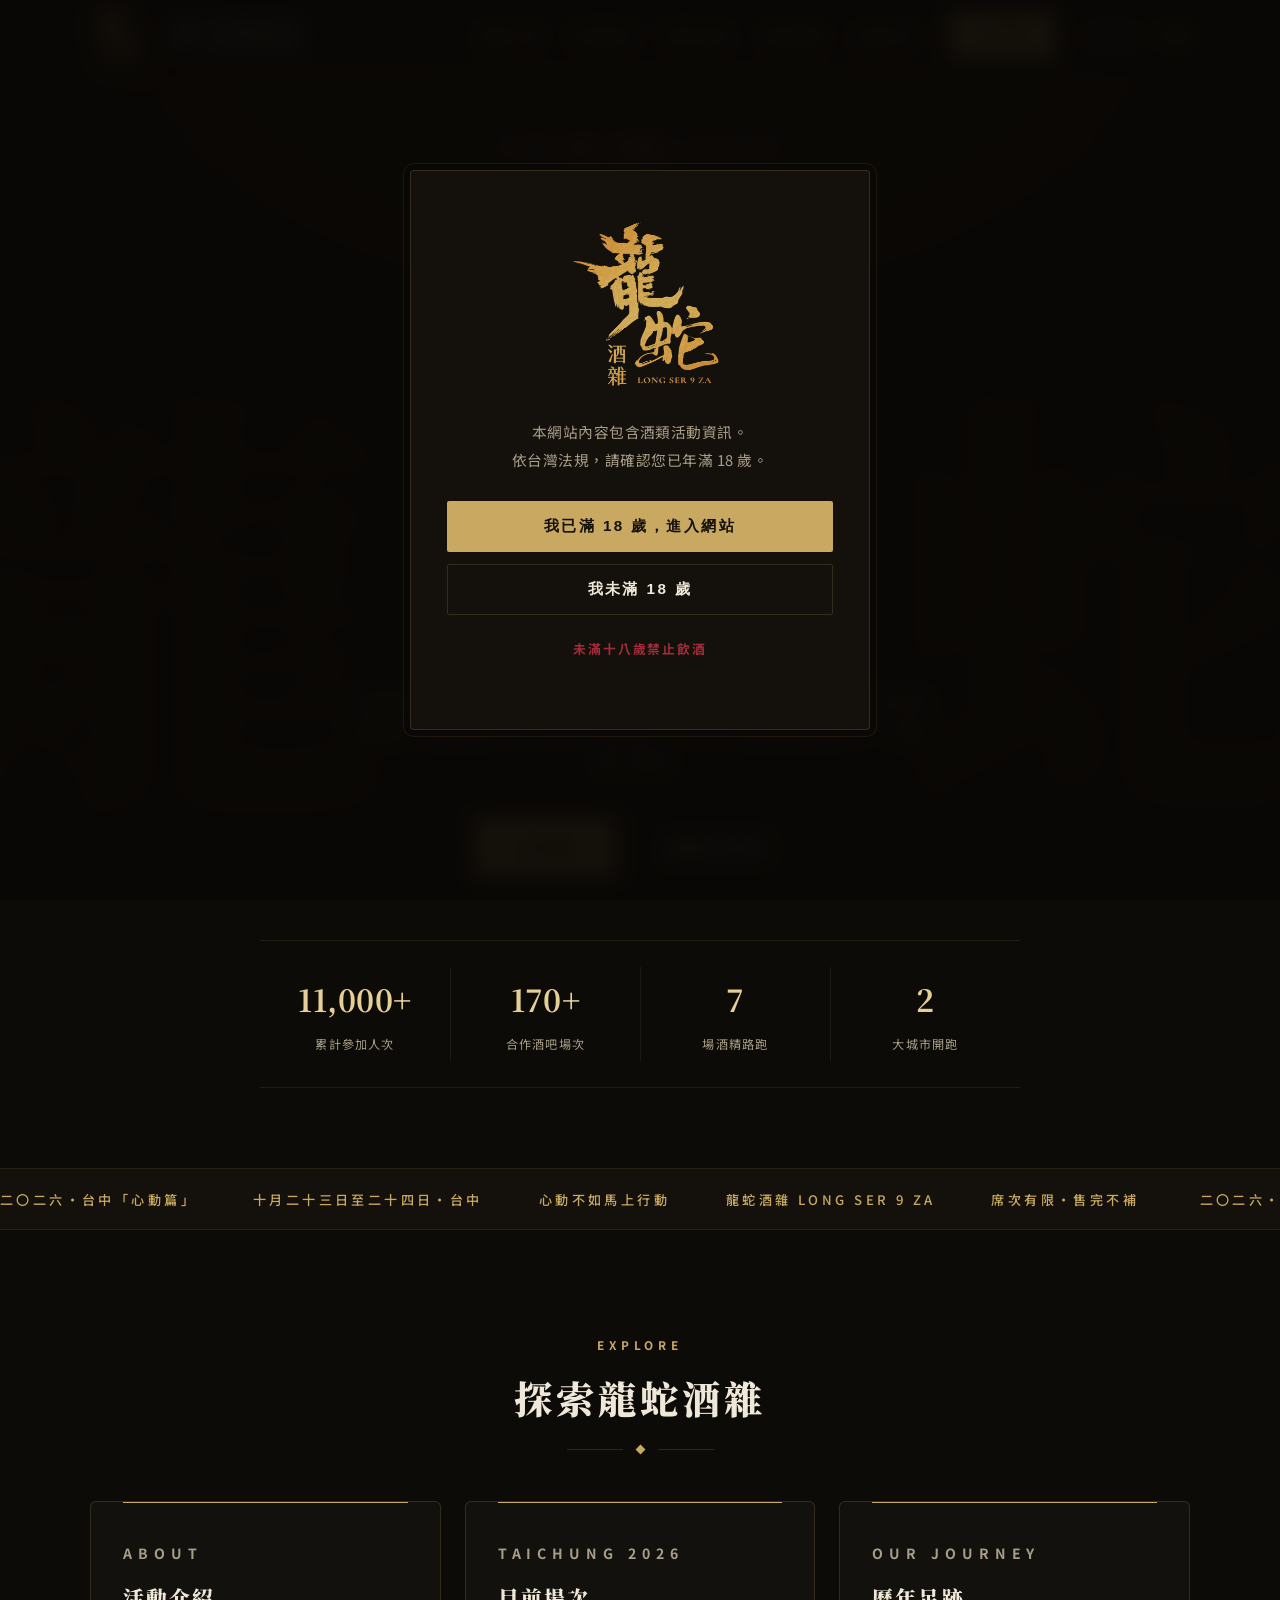
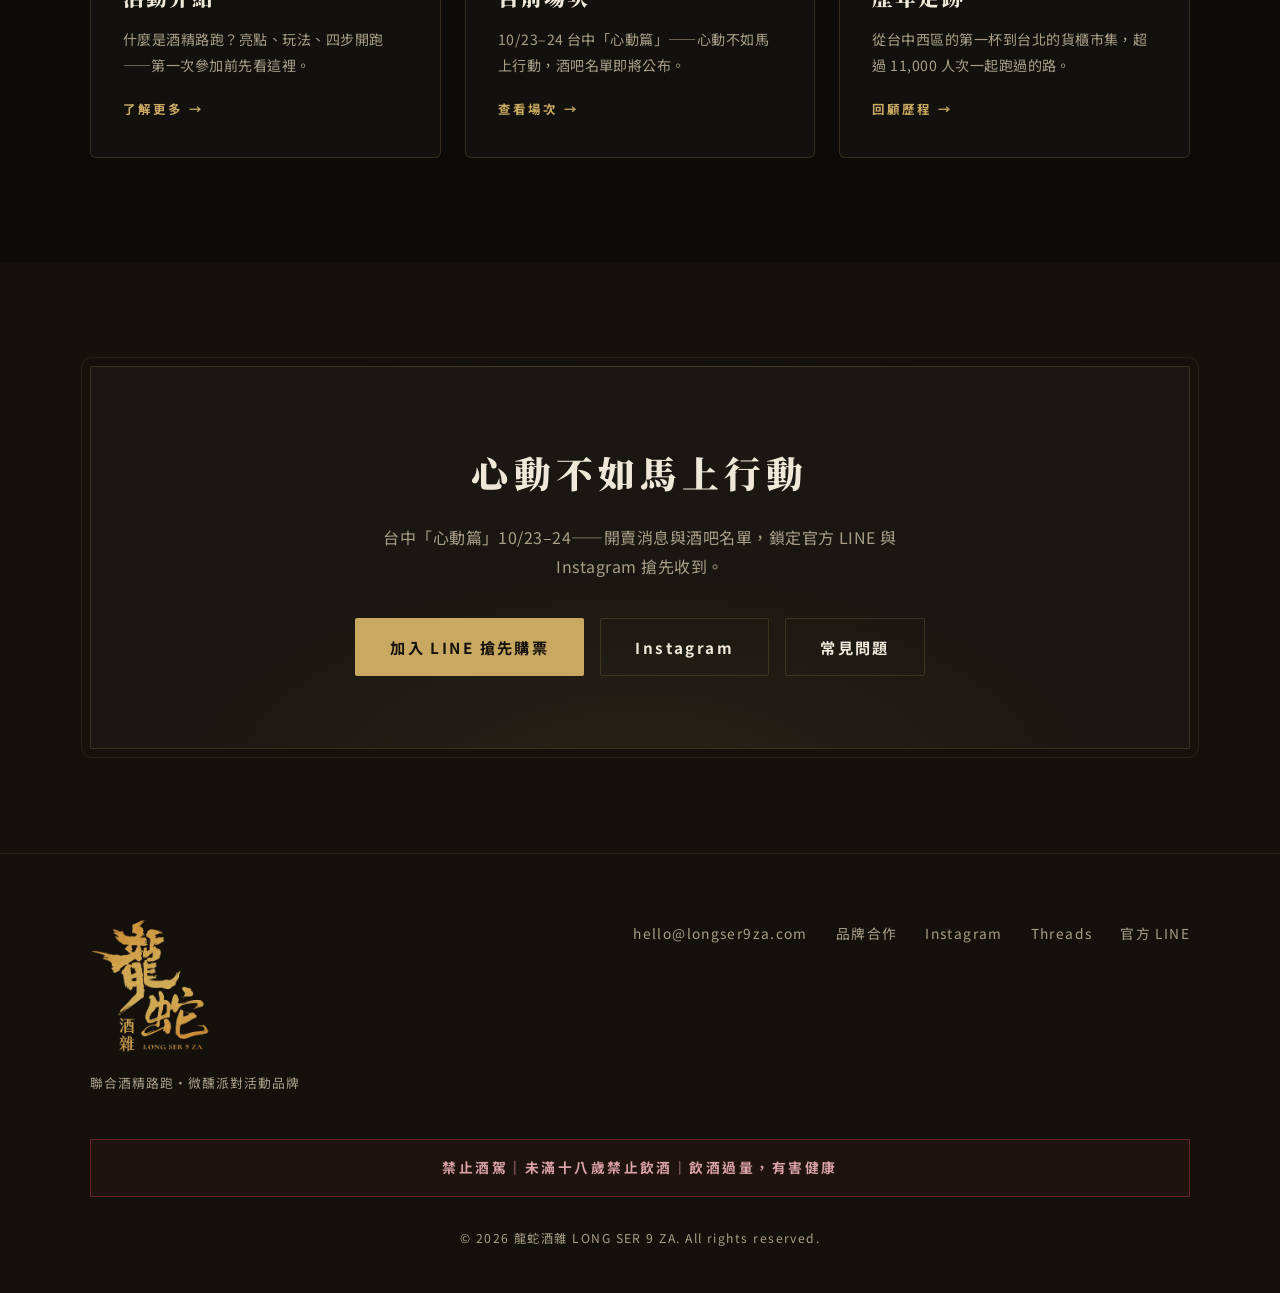
==== index.html @ a9e764ca "心動篇 refresh: Taichung Heartbeat takes over from Taipei Tipsy - Hero logo + eyebrow ignite in 心動篇 neo" ====
<!DOCTYPE html>
<html lang="zh-Hant">
<head>
<meta charset="UTF-8">
<meta name="viewport" content="width=device-width, initial-scale=1.0">
<title>龍蛇酒雜 LONG SER 9 ZA｜聯合酒精路跑・台中心動篇 10/23–24</title>
<meta name="description" content="龍蛇酒雜 LONG SER 9 ZA 聯合酒精路跑——2024 年從台中出發，累計超過 11,000 人次、170+ 間次酒吧一起跑過。下一站：台中「心動篇」10/23–24，心動不如馬上行動。">
<meta property="og:title" content="龍蛇酒雜 LONG SER 9 ZA｜聯合酒精路跑">
<meta property="og:description" content="心動不如馬上行動——台中「心動篇」10/23–24。一張票走遍整個街區的風格酒吧。">
<meta property="og:type" content="website">
<meta property="og:url" content="https://longser9za.com/">
<meta property="og:image" content="https://longser9za.com/og-image.png">
<meta property="og:image:width" content="1200">
<meta property="og:image:height" content="630">
<meta property="og:site_name" content="龍蛇酒雜 LONG SER 9 ZA">
<meta property="og:locale" content="zh_TW">
<meta name="twitter:card" content="summary_large_image">
<meta name="theme-color" content="#0d0b08">
<link rel="icon" type="image/png" href="/favicon.png">
<link rel="preload" as="image" href="/logo.png">
<link rel="canonical" href="https://longser9za.com/">
<link rel="alternate" hreflang="zh-Hant" href="https://longser9za.com/">
<link rel="alternate" hreflang="en" href="https://longser9za.com/en/">
<link rel="alternate" hreflang="x-default" href="https://longser9za.com/">
<link rel="preconnect" href="https://fonts.googleapis.com">
<link rel="preconnect" href="https://fonts.gstatic.com" crossorigin>
<link href="https://fonts.googleapis.com/css2?family=Noto+Sans+TC:wght@400;500;700&family=Noto+Serif+TC:wght@600;700;900&display=swap" rel="stylesheet">
<link rel="stylesheet" href="/assets/style.css">
<script type="application/ld+json">
{
  "@context": "https://schema.org",
  "@graph": [
    {
      "@type": "Organization",
      "name": "龍蛇酒雜 LONG SER 9 ZA",
      "url": "https://longser9za.com/",
      "logo": "https://longser9za.com/logo.png",
      "email": "hello@longser9za.com",
      "foundingDate": "2024",
      "slogan": "我朋友敢，你朋友敢嗎？",
      "description": "台灣聯合酒精路跑活動品牌——2024 年從台中出發，累計超過 11,000 人次參與。",
      "sameAs": [
        "https://www.instagram.com/longser9za/",
        "https://www.threads.com/@longser9za"
      ]
    },
    {
      "@type": "Event",
      "name": "龍蛇酒雜 台中「心動篇」｜聯合酒精路跑",
      "startDate": "2026-10-23T19:00:00+08:00",
      "endDate": "2026-10-25T00:00:00+08:00",
      "eventAttendanceMode": "https://schema.org/OfflineEventAttendanceMode",
      "eventStatus": "https://schema.org/EventScheduled",
      "location": {
        "@type": "Place",
        "name": "台中市（集合點即將公布）",
        "address": { "@type": "PostalAddress", "addressLocality": "臺中市", "addressCountry": "TW" }
      },
      "image": ["https://longser9za.com/logo.png"],
      "description": "龍蛇酒雜聯合酒精路跑回到起點台中——主題「心動篇」，10/23–24 晚間 19:00 開跑，心動不如馬上行動。酒吧名單與集合點即將公布。僅限年滿 18 歲者參加。",
      "organizer": { "@type": "Organization", "name": "龍蛇酒雜 LONG SER 9 ZA", "url": "https://longser9za.com/" },
      "offers": { "@type": "Offer", "url": "https://lin.ee/oYGXbLJ", "availability": "https://schema.org/PreOrder", "priceCurrency": "TWD" },
      "typicalAgeRange": "18-"
    }
  ]
}
</script>
<noscript><style>.age-gate{display:none}.reveal{opacity:1;transform:none}</style></noscript>
</head>
<body>

<!-- ===== 年齡確認 ===== -->
<div class="age-gate" id="ageGate" role="dialog" aria-modal="true" aria-labelledby="ageTitle">
  <div class="age-card">
    <span class="logo-img logo-gate" role="img" aria-label="龍蛇酒雜 LONG SER 9 ZA"></span>
    <h2 class="sr-only" id="ageTitle">龍蛇酒雜 LONG SER 9 ZA</h2>
    <p>本網站內容包含酒類活動資訊。<br>依台灣法規，請確認您已年滿 18 歲。</p>
    <button class="btn btn-primary btn-block" id="ageYes">我已滿 18 歲，進入網站</button>
    <div style="height:12px"></div>
    <button class="btn btn-ghost btn-block" id="ageNo">我未滿 18 歲</button>
    <p class="age-note">未滿十八歲禁止飲酒</p>
  </div>
</div>

<!-- ===== 導覽列 ===== -->
<header>
  <nav class="nav wrap" aria-label="主選單">
    <a class="brand" href="/" aria-label="龍蛇酒雜 LONG SER 9 ZA — 回到首頁">
      <span class="logo-img logo-nav"></span>
      <span class="brand-sep" aria-hidden="true"></span>
      <span class="brand-bars"><span class="b-num">30</span><span class="b-word">Bars+</span></span>
      <span class="brand-tag"><span class="tag-top">台灣最好玩的</span><span class="tag-main">聯合酒精路跑</span></span>
    </a>
    <button class="nav-toggle" id="navToggle" aria-expanded="false" aria-controls="navLinks" aria-label="開關選單">
      <span></span><span></span><span></span>
    </button>
    <ul class="nav-links" id="navLinks">
      <li><a href="/about/">活動介紹</a></li>
      <li><a href="/events/">目前場次</a></li>
      <li><a href="/history/">歷年足跡</a></li>
      <li><a href="/faq/">常見問題</a></li>
      <li><a href="/partner/">品牌合作</a></li>
      <li><a class="btn btn-primary" href="https://lin.ee/oYGXbLJ" target="_blank" rel="noopener">立即購票</a></li>
      <li class="lang"><a href="/en/" hreflang="en">English</a><span class="lang-div" aria-hidden="true">|</span><a href="/" aria-current="page">中文</a></li>
    </ul>
  </nav>
</header>

<!-- ===== Hero ===== -->
<section class="hero" id="top">
  <span class="hero-char l" aria-hidden="true">龍</span>
  <span class="hero-char r" aria-hidden="true">蛇</span>
  <div class="wrap hero-inner">
    <span class="eyebrow">下一站・台中「心動篇」・10/23–24</span>
    <h1 class="sr-only">龍蛇酒雜 LONG SER 9 ZA｜聯合酒精路跑</h1>
    <span class="logo-img logo-hero" role="img" aria-label="龍蛇酒雜 LONG SER 9 ZA"></span>
    <div class="rule-orn" aria-hidden="true"><span class="diamond"></span></div>
    <p class="slogan">我朋友敢，你朋友敢嗎？</p>
    <p class="lede">不用跑步，用走的就好——一張票、一個晚上走遍整個街區的風格酒吧。台北微醺完跑、感謝超過 11,000 人次一起跑過——十月，我們回到起點台中：「心動篇」登場。</p>
    <div class="countdown" id="countdown" hidden>
      <span class="cd-label" id="cdLabel"></span>
      <div class="cd-grid" role="timer">
        <div class="cd-cell"><b id="cdD">--</b><span>天</span></div>
        <div class="cd-cell"><b id="cdH">--</b><span>時</span></div>
        <div class="cd-cell"><b id="cdM">--</b><span>分</span></div>
        <div class="cd-cell"><b id="cdS">--</b><span>秒</span></div>
      </div>
    </div>
    <div class="hero-cta">
      <a class="btn btn-primary" href="https://lin.ee/oYGXbLJ" target="_blank" rel="noopener">立即購票</a>
      <a class="btn btn-ghost" href="/events/">查看目前場次</a>
    </div>
    <div class="stats">
      <div class="stat"><b>11,000+</b><span>累計參加人次</span></div>
      <div class="stat"><b>170+</b><span>合作酒吧場次</span></div>
      <div class="stat"><b>7</b><span>場酒精路跑</span></div>
      <div class="stat"><b>2</b><span>大城市開跑</span></div>
    </div>
  </div>
</section>

<!-- ===== 訊息列 ===== -->
<div class="marquee" aria-hidden="true">
  <div class="marquee-track">
    <span>二〇二六・台中「心動篇」</span><span>十月二十三日至二十四日・台中</span><span>心動不如馬上行動</span><span>龍蛇酒雜 LONG SER 9 ZA</span><span>席次有限・售完不補</span>
    <span>二〇二六・台中「心動篇」</span><span>十月二十三日至二十四日・台中</span><span>心動不如馬上行動</span><span>龍蛇酒雜 LONG SER 9 ZA</span><span>席次有限・售完不補</span>
  </div>
</div>

<!-- ===== 導覽卡 ===== -->
<section class="section">
  <div class="wrap">
    <div class="center reveal">
      <p class="kicker">Explore</p>
      <h2 class="title">探索龍蛇酒雜</h2>
      <div class="rule-orn" aria-hidden="true"><span class="diamond"></span></div>
    </div>
    <div class="teasers">
      <a class="teaser reveal" href="/about/">
        <p class="kicker">About</p>
        <h3>活動介紹</h3>
        <p>什麼是酒精路跑？亮點、玩法、四步開跑——第一次參加前先看這裡。</p>
        <span class="more">了解更多 →</span>
      </a>
      <a class="teaser reveal" href="/events/">
        <p class="kicker">Taichung 2026</p>
        <h3>目前場次</h3>
        <p>10/23–24 台中「心動篇」——心動不如馬上行動，酒吧名單即將公布。</p>
        <span class="more">查看場次 →</span>
      </a>
      <a class="teaser reveal" href="/history/">
        <p class="kicker">Our Journey</p>
        <h3>歷年足跡</h3>
        <p>從台中西區的第一杯到台北的貨櫃市集，超過 11,000 人次一起跑過的路。</p>
        <span class="more">回顧歷程 →</span>
      </a>
    </div>
  </div>
</section>

<!-- ===== CTA ===== -->
<section class="section section-alt" id="tickets">
  <div class="wrap reveal">
    <div class="cta-box">
      <h2>心動不如馬上行動</h2>
      <p>台中「心動篇」10/23–24——開賣消息與酒吧名單，鎖定官方 LINE 與 Instagram 搶先收到。</p>
      <div class="cta-actions">
        <a class="btn btn-primary" href="https://lin.ee/oYGXbLJ" target="_blank" rel="noopener">加入 LINE 搶先購票</a>
        <a class="btn btn-ghost" href="https://www.instagram.com/longser9za/" target="_blank" rel="noopener">Instagram</a>
        <a class="btn btn-ghost" href="/faq/">常見問題</a>
      </div>
    </div>
  </div>
</section>

<!-- ===== Footer ===== -->
<footer>
  <div class="wrap">
    <div class="foot-grid">
      <div class="foot-brand">
        <span class="logo-img logo-foot" role="img" aria-label="龍蛇酒雜 LONG SER 9 ZA"></span>
        <small>聯合酒精路跑・微醺派對活動品牌</small>
      </div>
      <ul class="foot-links">
        <li><a href="mailto:hello@longser9za.com">hello@longser9za.com</a></li>
        <li><a href="/partner/">品牌合作</a></li>
        <li><a href="https://www.instagram.com/longser9za/" target="_blank" rel="noopener">Instagram</a></li>
        <li><a href="https://www.threads.com/@longser9za" target="_blank" rel="noopener">Threads</a></li>
        <li><a href="https://lin.ee/oYGXbLJ" target="_blank" rel="noopener">官方 LINE</a></li>
      </ul>
    </div>
    <div class="warning">禁止酒駕｜未滿十八歲禁止飲酒｜飲酒過量，有害健康</div>
    <p class="copyright">© <span id="year">2026</span> 龍蛇酒雜 LONG SER 9 ZA. All rights reserved.</p>
  </div>
</footer>

<script src="/assets/main.js"></script>
</body>
</html>
---- assets/style.css ----
:root{
  --bg:#0d0b08;
  --bg-2:#14110c;
  --card:rgba(255,255,255,.028);
  --line:rgba(201,169,97,.18);
  --line-soft:rgba(201,169,97,.10);
  --ink:#efe8d8;
  --muted:#a89e88;
  --gold:#c9a961;
  --gold-2:#e6cf96;
  --crimson:#a02c3a;
  --serif:"Noto Serif TC","Songti TC",PMingLiU,serif;
  --sans:"Noto Sans TC","PingFang TC","Microsoft JhengHei",system-ui,sans-serif;
  --radius:6px;
  --header-h:72px;
}
*{margin:0;padding:0;box-sizing:border-box}
html{scroll-behavior:smooth}
body{
  background:var(--bg);
  color:var(--ink);
  font-family:var(--sans);
  line-height:1.85;
  letter-spacing:.03em;
  overflow-x:hidden;
}
::selection{background:var(--gold);color:#14110c}
img{max-width:100%;display:block}
a{color:inherit;text-decoration:none}
section{scroll-margin-top:calc(var(--header-h) + 16px)}
.wrap{width:min(1100px,92%);margin-inline:auto}

/* ---------- brand logo ---------- */
.sr-only{
  position:absolute;width:1px;height:1px;padding:0;margin:-1px;
  overflow:hidden;clip:rect(0 0 0 0);white-space:nowrap;border:0;
}
.logo-img{
  display:inline-block;
  aspect-ratio:570/640;
  background:url("/logo.png") center/contain no-repeat;
}
.logo-nav{height:58px}
/* translateX nudges compensate the artwork's left-heavy ink mass (optical centering) */
.logo-gate{width:150px;transform:translateX(4%)}
/* display:block keeps the hero logo on its own centered line at any viewport width */
/* ignite: bulb-style power-on — 心動篇 edition: gold logo hue-shifted to neon
   pink (hue-rotate) with magenta/violet bloom */
@keyframes heroIgnite{
  0%{filter:hue-rotate(285deg) saturate(1.5) brightness(.15)}
  40%{filter:hue-rotate(285deg) saturate(1.5) brightness(.5) drop-shadow(0 0 6px rgba(255,140,205,.15))}
  50%{filter:hue-rotate(285deg) saturate(1.5) brightness(.35) drop-shadow(0 0 4px rgba(255,140,205,.1))}
  68%{filter:hue-rotate(285deg) saturate(1.5) brightness(.95) drop-shadow(0 0 14px rgba(255,140,205,.4))}
  76%{filter:hue-rotate(285deg) saturate(1.5) brightness(.8) drop-shadow(0 0 10px rgba(255,140,205,.3))}
  100%{filter:hue-rotate(285deg) saturate(1.5) brightness(1.18) drop-shadow(0 0 16px rgba(255,140,205,.55)) drop-shadow(0 0 42px rgba(154,92,242,.4))}
}
.logo-hero{
  display:block;margin-inline:auto;
  width:min(62vw,330px);
  filter:hue-rotate(285deg) saturate(1.5) brightness(1.18) drop-shadow(0 0 16px rgba(255,140,205,.55)) drop-shadow(0 0 42px rgba(154,92,242,.4));
  transform:translateX(4%);
  animation:heroIgnite 2.4s ease-out .3s both;
}
@keyframes eyebrowIgnitePink{
  0%{opacity:.1}
  40%{opacity:.5}
  50%{opacity:.35}
  68%{opacity:.95}
  76%{opacity:.8}
  100%{opacity:1}
}
.hero .eyebrow{
  color:#f4b6da;
  text-shadow:0 0 12px rgba(255,140,205,.45);
  animation:eyebrowIgnitePink 2.4s ease-out .3s both;
}
.hero .eyebrow::before,.hero .eyebrow::after{background:rgba(255,140,205,.28)}
.logo-foot{width:120px}

/* ---------- ornaments ---------- */
.rule-orn{
  display:flex;align-items:center;justify-content:center;gap:14px;
  margin:22px auto 0;
}
.rule-orn::before,.rule-orn::after{
  content:"";width:56px;height:1px;background:var(--line);
}
.rule-orn .diamond{
  width:7px;height:7px;background:var(--gold);
  transform:rotate(45deg);flex-shrink:0;
}

/* ---------- age gate ---------- */
.age-gate{
  position:fixed;inset:0;z-index:1000;
  display:flex;align-items:center;justify-content:center;
  background:rgba(10,8,6,.94);
  backdrop-filter:blur(10px);
  padding:24px;
  transition:opacity .4s ease,visibility .4s ease;
}
.age-gate.hidden{opacity:0;visibility:hidden;pointer-events:none}
.age-card{
  width:min(460px,100%);
  background:var(--bg-2);
  border:1px solid var(--line);
  outline:1px solid var(--line-soft);
  outline-offset:6px;
  border-radius:4px;
  padding:48px 36px 40px;
  text-align:center;
}
.age-card p{color:var(--muted);font-size:.92rem;margin:22px 0 28px}
.age-card .age-note{
  font-size:.8rem;color:var(--crimson);font-weight:700;letter-spacing:.14em;
  margin-top:22px;
}

/* ---------- buttons ---------- */
.btn{
  display:inline-flex;align-items:center;justify-content:center;gap:8px;
  padding:14px 34px;border-radius:2px;
  font-size:.95rem;font-weight:700;letter-spacing:.16em;
  border:1px solid transparent;cursor:pointer;
  transition:all .25s ease;
  -webkit-tap-highlight-color:transparent;
}
.btn:active{transform:scale(.98)}
.btn-primary{
  background:var(--gold);color:#14110c;
}
.btn-primary:hover{background:var(--gold-2)}
.btn-ghost{
  background:transparent;color:var(--ink);
  border-color:var(--line);
}
.btn-ghost:hover{border-color:var(--gold);color:var(--gold-2)}
.btn-block{width:100%}

/* ---------- header ---------- */
header{
  position:fixed;top:0;left:0;right:0;z-index:900;
  height:var(--header-h);
  background:rgba(13,11,8,.9);
  backdrop-filter:blur(12px);
  border-bottom:1px solid var(--line-soft);
}
.nav{
  height:100%;display:flex;align-items:center;justify-content:space-between;gap:16px;
}
.brand{display:flex;align-items:center;gap:14px;white-space:nowrap}
.brand-sep{width:1px;height:32px;background:var(--line);flex-shrink:0}
/* bulb-glow shared by the three brand pieces */
@keyframes brandGlow{
  0%,100%{filter:drop-shadow(0 0 6px rgba(230,207,150,.4)) drop-shadow(0 0 18px rgba(201,169,97,.22))}
  50%{filter:drop-shadow(0 0 11px rgba(230,207,150,.75)) drop-shadow(0 0 30px rgba(201,169,97,.45))}
}
.brand .logo-nav{
  filter:drop-shadow(0 0 8px rgba(230,207,150,.5)) drop-shadow(0 0 22px rgba(201,169,97,.3));
  animation:brandGlow 3.4s ease-in-out infinite;
}
/* circular badge composition: number over word, no ring */
.brand-bars{
  display:flex;flex-direction:column;align-items:center;justify-content:center;
  line-height:1;gap:3px;
}
.brand-bars .b-num,
.brand-bars .b-word{
  font-family:var(--sans);color:#fff;
}
.brand-bars .b-num{font-size:1.2rem;font-weight:700}
.brand-bars .b-word{font-size:.6rem;font-weight:500;letter-spacing:.14em}
.brand-tag{display:flex;flex-direction:column;gap:3px;line-height:1.3;margin-left:-6px}
.brand-tag .tag-top{
  font-size:.72rem;font-weight:700;letter-spacing:.26em;
  color:#fff;
}
.brand-tag .tag-main{
  font-size:.72rem;font-weight:500;letter-spacing:.26em;
  color:#fff;
}
.nav-links{display:flex;align-items:center;gap:32px;list-style:none}
.nav-links a{
  font-size:.86rem;font-weight:500;letter-spacing:.12em;
  color:var(--muted);transition:color .2s;
}
.nav-links a:hover{color:var(--gold-2)}
.nav-links a[aria-current="page"]{color:var(--gold-2)}
.nav-links .btn{padding:9px 22px;font-size:.82rem}
.nav-links .btn-primary{color:#14110c}
.lang{display:flex;align-items:center;gap:9px}
.lang a{font-size:.82rem;font-weight:500;letter-spacing:.08em;color:var(--muted);transition:color .2s}
.lang a:hover{color:var(--gold-2)}
.lang a[aria-current="page"]{color:var(--gold-2);font-weight:700}
.lang-div{color:var(--line);font-size:.8rem}
.nav-toggle{
  display:none;background:none;border:none;cursor:pointer;
  width:44px;height:44px;position:relative;z-index:960;
}
.nav-toggle span{
  display:block;width:24px;height:1.5px;background:var(--ink);
  margin:6px auto;transition:transform .3s ease,opacity .3s ease;
}
.nav-toggle[aria-expanded="true"] span:nth-child(1){transform:translateY(7.5px) rotate(45deg)}
.nav-toggle[aria-expanded="true"] span:nth-child(2){opacity:0}
.nav-toggle[aria-expanded="true"] span:nth-child(3){transform:translateY(-7.5px) rotate(-45deg)}

/* ---------- home hero ---------- */
.hero{
  position:relative;
  min-height:100svh;
  display:flex;align-items:center;
  padding:calc(var(--header-h) + 56px) 0 80px;
  overflow:hidden;
  background:
    radial-gradient(ellipse 70% 45% at 50% 0%, rgba(201,169,97,.10), transparent 65%),
    var(--bg);
}
.hero-char{
  position:absolute;top:50%;font-family:var(--serif);font-weight:900;
  font-size:clamp(280px,34vw,520px);line-height:1;color:var(--gold);
  opacity:.04;pointer-events:none;user-select:none;transform:translateY(-50%);
}
.hero-char.l{left:-4%}
.hero-char.r{right:-4%}
.hero-inner{position:relative;z-index:2;text-align:center;width:100%}
.eyebrow{
  display:inline-flex;align-items:center;gap:16px;
  font-size:.78rem;font-weight:500;letter-spacing:.34em;
  color:var(--gold);text-transform:uppercase;
  margin-bottom:34px;
}
.eyebrow::before,.eyebrow::after{
  content:"";width:44px;height:1px;background:var(--line);
}
.hero .slogan{
  font-family:var(--serif);
  font-size:clamp(1.15rem,4vw,1.55rem);font-weight:700;letter-spacing:.12em;
  margin-top:30px;color:var(--ink);
}
.hero .lede{
  max-width:580px;margin:18px auto 0;color:var(--muted);
  font-size:clamp(.92rem,2.6vw,1rem);
}
.countdown{margin-top:38px}
.cd-label{
  display:block;font-size:.76rem;font-weight:700;letter-spacing:.3em;
  color:var(--gold);margin-bottom:14px;
}
.cd-grid{display:inline-flex;border:1px solid var(--line-soft);background:rgba(201,169,97,.03)}
.cd-cell{padding:14px 26px;text-align:center}
.cd-cell + .cd-cell{border-left:1px solid var(--line-soft)}
.cd-cell b{
  display:block;min-width:2.2ch;
  font-family:var(--serif);font-size:1.7rem;font-weight:700;line-height:1.2;
  color:var(--gold-2);font-variant-numeric:tabular-nums;
}
.cd-cell span{font-size:.7rem;letter-spacing:.24em;color:var(--muted)}
.hero-cta{display:flex;flex-wrap:wrap;gap:16px;justify-content:center;margin-top:42px}
.stats{
  display:grid;grid-template-columns:repeat(4,1fr);
  max-width:760px;margin:64px auto 0;
  border-block:1px solid var(--line-soft);
  padding:26px 0;
}
.stat{padding:4px 10px}
.stat + .stat{border-left:1px solid var(--line-soft)}
.stat b{
  display:block;
  font-family:var(--serif);
  font-size:clamp(1.35rem,4vw,1.9rem);font-weight:700;
  color:var(--gold-2);
}
.stat span{font-size:.76rem;letter-spacing:.1em;color:var(--muted)}

/* ---------- page hero (inner pages) ---------- */
.page-hero{
  padding:calc(var(--header-h) + 88px) 0 64px;
  text-align:center;
  background:
    radial-gradient(ellipse 70% 60% at 50% 0%, rgba(201,169,97,.09), transparent 65%),
    var(--bg);
}
.page-hero h1{
  font-family:var(--serif);
  font-size:clamp(1.9rem,6.5vw,2.9rem);font-weight:900;letter-spacing:.14em;
  line-height:1.3;
}
.page-hero .lede{
  max-width:640px;margin:18px auto 0;color:var(--muted);font-size:.97rem;
}

/* ---------- announcement strip ---------- */
.marquee{
  border-block:1px solid var(--line-soft);
  background:var(--bg-2);
  overflow:hidden;white-space:nowrap;
  padding:15px 0;
}
.marquee-track{display:inline-block;animation:scroll 38s linear infinite}
.marquee:hover .marquee-track{animation-play-state:paused}
.marquee span{
  font-size:.82rem;font-weight:500;letter-spacing:.26em;
  color:var(--gold);margin-right:56px;
}
@keyframes scroll{from{transform:translateX(0)}to{transform:translateX(-50%)}}

/* ---------- sections ---------- */
.section{padding:104px 0}
.section-alt{background:var(--bg-2)}
.kicker{
  font-size:.74rem;font-weight:700;letter-spacing:.42em;color:var(--gold);
  text-transform:uppercase;margin-bottom:16px;
}
h2.title{
  font-family:var(--serif);
  font-size:clamp(1.65rem,5.5vw,2.4rem);font-weight:900;letter-spacing:.1em;
  line-height:1.35;margin-bottom:16px;
}
.section-lede{color:var(--muted);max-width:660px;font-size:.97rem}
.center{text-align:center}
.center .section-lede{margin-inline:auto}
.center h2.title + .rule-orn{margin-bottom:20px}

/* icons */
.ico{
  width:54px;height:54px;border-radius:50%;
  display:flex;align-items:center;justify-content:center;
  border:1px solid var(--line);color:var(--gold);
  flex-shrink:0;
}
.ico svg{width:24px;height:24px;stroke:currentColor;fill:none;stroke-width:1.5;stroke-linecap:round;stroke-linejoin:round}

/* about mini points */
.mini-points{
  display:grid;grid-template-columns:repeat(3,1fr);gap:1px;
  background:var(--line-soft);
  border:1px solid var(--line-soft);
  margin-top:48px;
}
.mini{
  background:var(--bg);
  padding:38px 28px;text-align:center;
}
.section-alt .mini{background:var(--bg-2)}
.mini .ico{margin:0 auto 18px}
.mini h3{font-family:var(--serif);font-size:1.1rem;font-weight:700;letter-spacing:.12em;margin-bottom:8px}
.mini p{font-size:.87rem;color:var(--muted)}

/* events */
.events{display:grid;grid-template-columns:1fr 1fr;gap:24px;margin-top:48px}
.event-card{
  position:relative;
  background:var(--card);
  border:1px solid var(--line);
  border-radius:var(--radius);
  padding:40px 34px 34px;
  transition:border-color .3s ease,background .3s ease;
}
.event-card:hover{border-color:var(--gold);background:rgba(201,169,97,.05)}
.event-card::before{
  content:"";position:absolute;top:0;left:34px;right:34px;height:1px;
  background:var(--gold);
}
.event-week{
  display:inline-block;font-size:.72rem;font-weight:700;letter-spacing:.3em;
  color:var(--gold);text-transform:uppercase;
  margin-bottom:16px;
}
.event-date{
  font-family:var(--serif);
  font-size:clamp(1.4rem,4.5vw,1.85rem);font-weight:900;letter-spacing:.06em;line-height:1.3;
}
.event-place{
  font-size:.95rem;font-weight:500;color:var(--gold-2);margin-top:10px;letter-spacing:.06em;
}
.event-place small{
  display:inline-block;font-size:.72rem;font-weight:700;letter-spacing:.2em;
  color:var(--muted);border:1px solid var(--line);
  padding:1px 10px;margin-right:10px;vertical-align:1px;
}
.event-desc{font-size:.9rem;color:var(--muted);margin-top:16px}
.event-desc b{color:var(--ink);font-weight:700}
.event-note{
  margin-top:30px;font-size:.78rem;letter-spacing:.06em;color:var(--muted);text-align:center;
}

/* features */
.features{
  display:grid;grid-template-columns:repeat(3,1fr);gap:1px;
  background:var(--line-soft);border:1px solid var(--line-soft);
  margin-top:48px;
}
.feature{
  background:var(--bg);
  padding:36px 30px;
  transition:background .3s ease;
}
.section-alt .feature{background:var(--bg-2)}
.feature:hover{background:rgba(201,169,97,.04)}
.feature .ico{margin-bottom:18px}
.feature h3{font-family:var(--serif);font-size:1.08rem;font-weight:700;letter-spacing:.1em;margin-bottom:8px}
.feature p{font-size:.88rem;color:var(--muted)}

/* steps */
.steps{display:grid;grid-template-columns:repeat(4,1fr);gap:24px;margin-top:48px}
.step{
  position:relative;text-align:center;
  padding:34px 20px 0;
  border-top:1px solid var(--line);
}
.step .num{
  position:absolute;top:-19px;left:50%;transform:translateX(-50%);
  width:38px;height:38px;border-radius:50%;
  background:var(--bg-2);border:1px solid var(--gold);
  display:flex;align-items:center;justify-content:center;
  font-family:var(--serif);font-size:1.05rem;font-weight:700;color:var(--gold-2);
}
.step h3{font-family:var(--serif);font-size:1.05rem;font-weight:700;letter-spacing:.14em;margin-bottom:8px}
.step p{font-size:.86rem;color:var(--muted)}

/* timeline */
.timeline{max-width:720px;margin:48px auto 0;position:relative}
.timeline::before{
  content:"";position:absolute;left:8px;top:8px;bottom:8px;width:1px;
  background:var(--line);
}
.t-item{position:relative;padding:0 0 40px 44px}
.t-item:last-child{padding-bottom:0}
.t-item::before{
  content:"";position:absolute;left:3px;top:7px;width:11px;height:11px;
  background:var(--bg);border:1px solid var(--gold);transform:rotate(45deg);
}
.t-item.hot::before{background:var(--gold)}
.section-alt .t-item::before{background:var(--bg-2)}
.section-alt .t-item.hot::before{background:var(--gold)}
.t-date{
  font-size:.78rem;font-weight:700;letter-spacing:.28em;color:var(--gold);
}
.t-item h3{font-family:var(--serif);font-size:1.2rem;font-weight:900;letter-spacing:.08em;margin:6px 0 6px}
.t-item p{font-size:.88rem;color:var(--muted)}
.t-tag{
  display:inline-block;margin-left:12px;font-size:.66rem;font-weight:700;letter-spacing:.2em;
  color:var(--gold-2);border:1px solid var(--gold);
  padding:2px 12px;vertical-align:3px;
}

/* faq */
.faq{max-width:760px;margin:48px auto 0;border-top:1px solid var(--line-soft)}
.faq details{
  border-bottom:1px solid var(--line-soft);
}
.faq summary{
  list-style:none;cursor:pointer;
  display:flex;align-items:center;justify-content:space-between;gap:16px;
  padding:22px 8px;font-weight:500;font-size:.98rem;letter-spacing:.05em;
  transition:color .2s;
}
.faq summary:hover{color:var(--gold-2)}
.faq summary::-webkit-details-marker{display:none}
.faq summary::after{
  content:"+";font-family:var(--serif);font-size:1.3rem;font-weight:400;color:var(--gold);
  transition:transform .25s ease;flex-shrink:0;
}
.faq details[open] summary::after{transform:rotate(45deg)}
.faq .answer{padding:0 8px 24px;color:var(--muted);font-size:.9rem}

/* home teasers */
.teasers{display:grid;grid-template-columns:repeat(3,1fr);gap:24px;margin-top:48px}
.teaser{
  position:relative;display:block;
  background:var(--card);
  border:1px solid var(--line);
  border-radius:var(--radius);
  padding:38px 32px 34px;
  transition:border-color .3s ease,background .3s ease,transform .3s ease;
}
.teaser:hover{border-color:var(--gold);background:rgba(201,169,97,.05);transform:translateY(-3px)}
.teaser::before{
  content:"";position:absolute;top:0;left:32px;right:32px;height:1px;
  background:var(--gold);
}
.teaser .kicker{margin-bottom:12px}
.teaser h3{
  font-family:var(--serif);font-size:1.3rem;font-weight:900;letter-spacing:.1em;
  margin-bottom:10px;
}
.teaser p{font-size:.88rem;color:var(--muted)}
.teaser .more{
  display:inline-block;margin-top:20px;
  font-size:.78rem;font-weight:700;letter-spacing:.24em;color:var(--gold);
  transition:color .2s;
}
.teaser:hover .more{color:var(--gold-2)}

/* cta */
.cta-box{
  position:relative;
  border:1px solid var(--line);
  outline:1px solid var(--line-soft);
  outline-offset:8px;
  border-radius:2px;
  padding:72px 32px;text-align:center;
  background:
    radial-gradient(ellipse 60% 80% at 50% 110%, rgba(201,169,97,.08), transparent 70%),
    var(--card);
}
.cta-box h2{
  font-family:var(--serif);
  font-size:clamp(1.6rem,5.5vw,2.3rem);font-weight:900;letter-spacing:.14em;margin-bottom:16px;
}
.cta-box p{color:var(--muted);max-width:540px;margin:0 auto 36px}
.cta-actions{display:flex;flex-wrap:wrap;gap:16px;justify-content:center}

/* footer */
footer{border-top:1px solid var(--line-soft);padding:64px 0 44px;background:var(--bg-2)}
.foot-grid{
  display:flex;flex-wrap:wrap;justify-content:space-between;gap:32px;align-items:flex-start;
}
.foot-brand small{
  display:block;font-weight:400;color:var(--muted);font-size:.8rem;
  letter-spacing:.08em;margin-top:10px;
}
.foot-links{display:flex;gap:28px;list-style:none;flex-wrap:wrap}
.foot-links a{color:var(--muted);font-size:.86rem;letter-spacing:.1em;transition:color .2s}
.foot-links a:hover{color:var(--gold-2)}
.warning{
  margin-top:44px;
  border:1px solid rgba(160,44,58,.55);
  background:rgba(160,44,58,.08);
  padding:15px 20px;
  text-align:center;
  font-weight:700;font-size:.86rem;letter-spacing:.18em;color:#d9a0a8;
}
.copyright{
  margin-top:30px;text-align:center;color:var(--muted);
  font-size:.76rem;letter-spacing:.12em;
}

/* reveal on scroll */
.reveal{opacity:0;transform:translateY(24px);transition:opacity .8s ease,transform .8s ease}
.reveal.in{opacity:1;transform:none}

/* ---------- mobile ---------- */
@media (max-width:860px){
  /* backdrop-filter on header would make it the containing block for the
     fixed-position menu overlay, trapping it inside the header bar */
  header{backdrop-filter:none;background:rgba(13,11,8,.97)}
  .brand{position:relative;z-index:955}
  .nav-toggle{display:block}
  .nav-links{
    position:fixed;inset:0;z-index:950;
    flex-direction:column;justify-content:center;gap:34px;
    background:rgba(13,11,8,.98);
    opacity:0;visibility:hidden;transition:opacity .3s ease,visibility .3s ease;
  }
  .nav-links.open{opacity:1;visibility:visible}
  .nav-links a{font-size:1.15rem;letter-spacing:.2em}
  .features,.mini-points,.teasers{grid-template-columns:1fr}
  .events{grid-template-columns:1fr}
  .steps{grid-template-columns:1fr;gap:40px;max-width:420px;margin-inline:auto}
  .stats{grid-template-columns:1fr 1fr;max-width:460px;row-gap:22px}
  .stat:nth-child(3){border-left:none}
  .section{padding:80px 0}
  .hero{padding-bottom:64px}
  .hero-char{display:none}
  .page-hero{padding:calc(var(--header-h) + 64px) 0 48px}
}
@media (max-width:560px){
  /* keep the 30 Bars+ badge and tagline beside the logo on phones, sized down */
  .logo-nav{height:46px}
  .brand{gap:9px}
  .brand-sep{height:26px}
  .brand-bars .b-num{font-size:1.02rem}
  .brand-bars .b-word{font-size:.52rem}
  .brand-tag{gap:2px}
  .brand-tag .tag-top,.brand-tag .tag-main{font-size:.6rem;letter-spacing:.16em}
}
@media (max-width:360px){
  /* very small phones: drop the tagline, keep logo + 30 Bars+ */
  .brand-tag,.brand-sep:last-of-type{display:none}
}
@media (max-width:480px){
  .hero-cta .btn{width:100%}
  .cta-actions .btn{width:100%}
  .foot-grid{flex-direction:column}
  .cd-cell{padding:10px 14px}
  .cd-cell b{font-size:1.35rem}
}
@media (prefers-reduced-motion:reduce){
  *,*::before,*::after{animation:none!important;transition:none!important}
  html{scroll-behavior:auto}
  .reveal{opacity:1;transform:none}
}
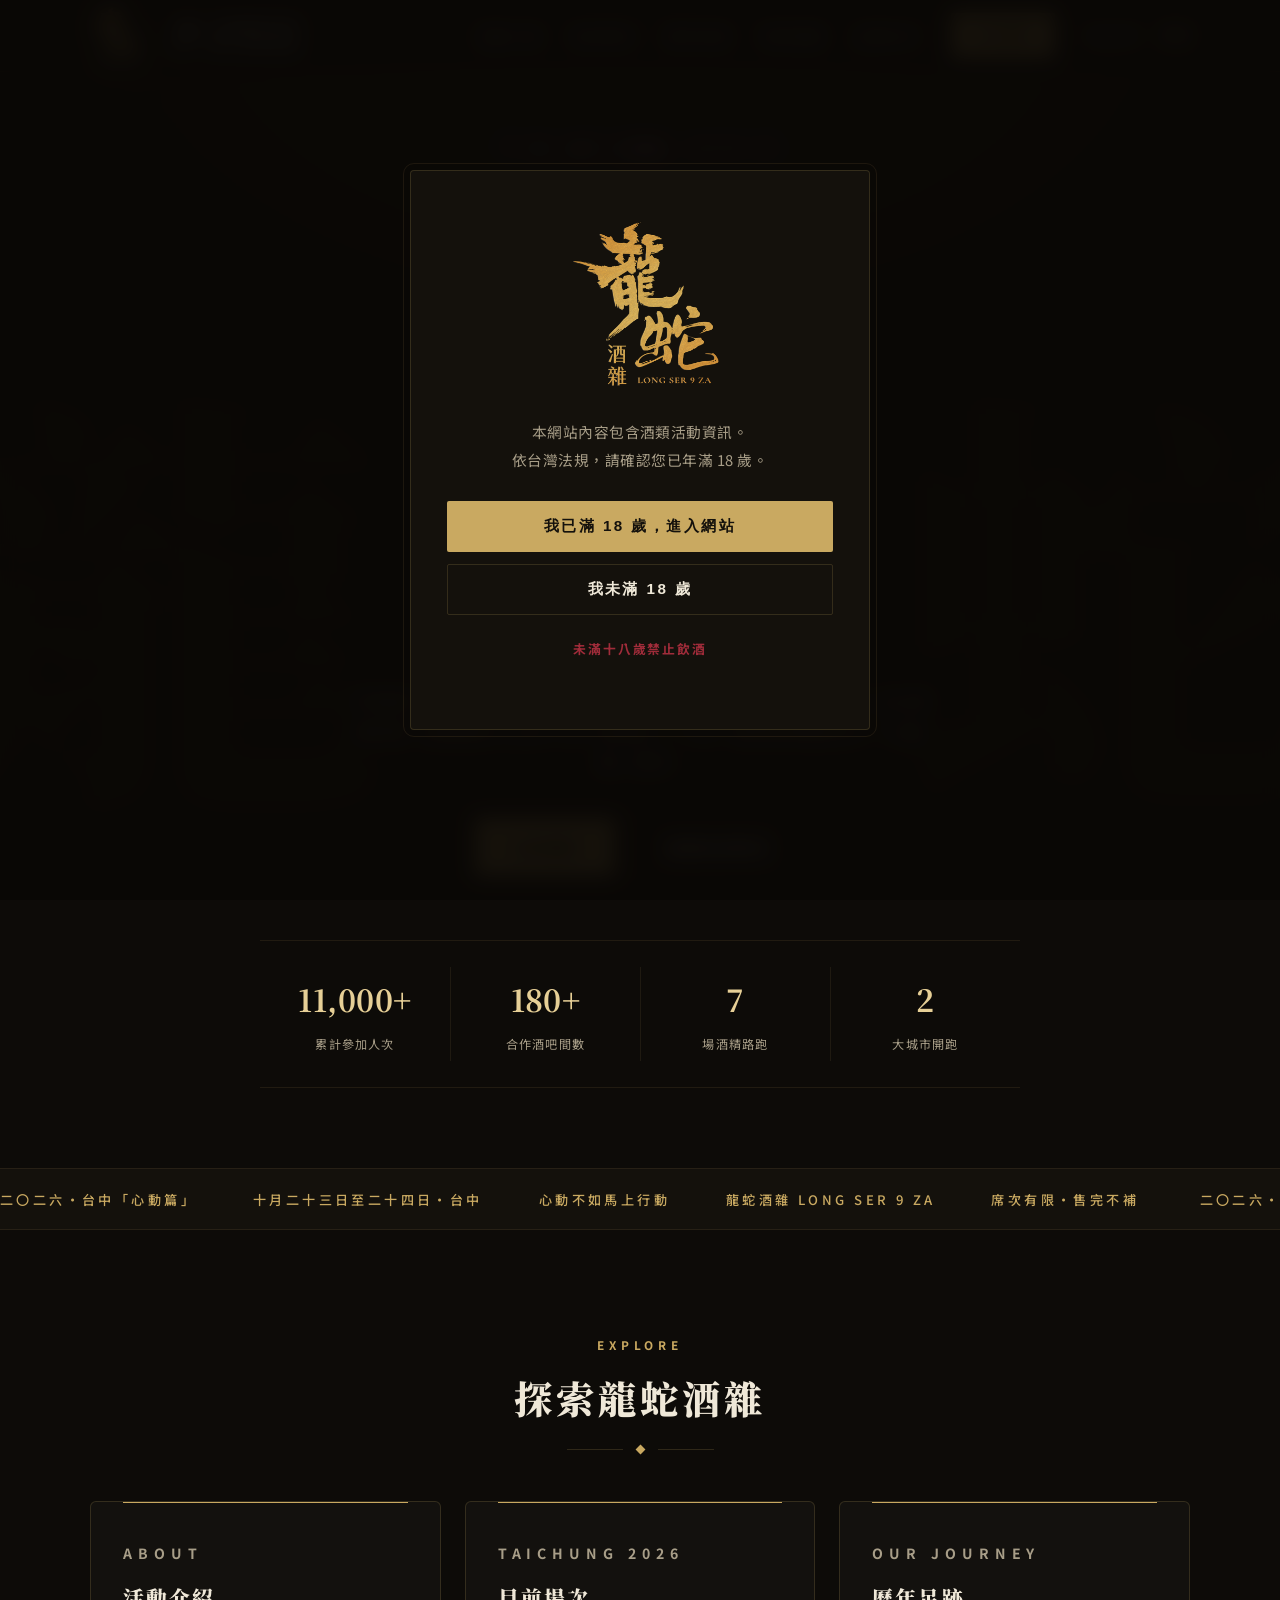
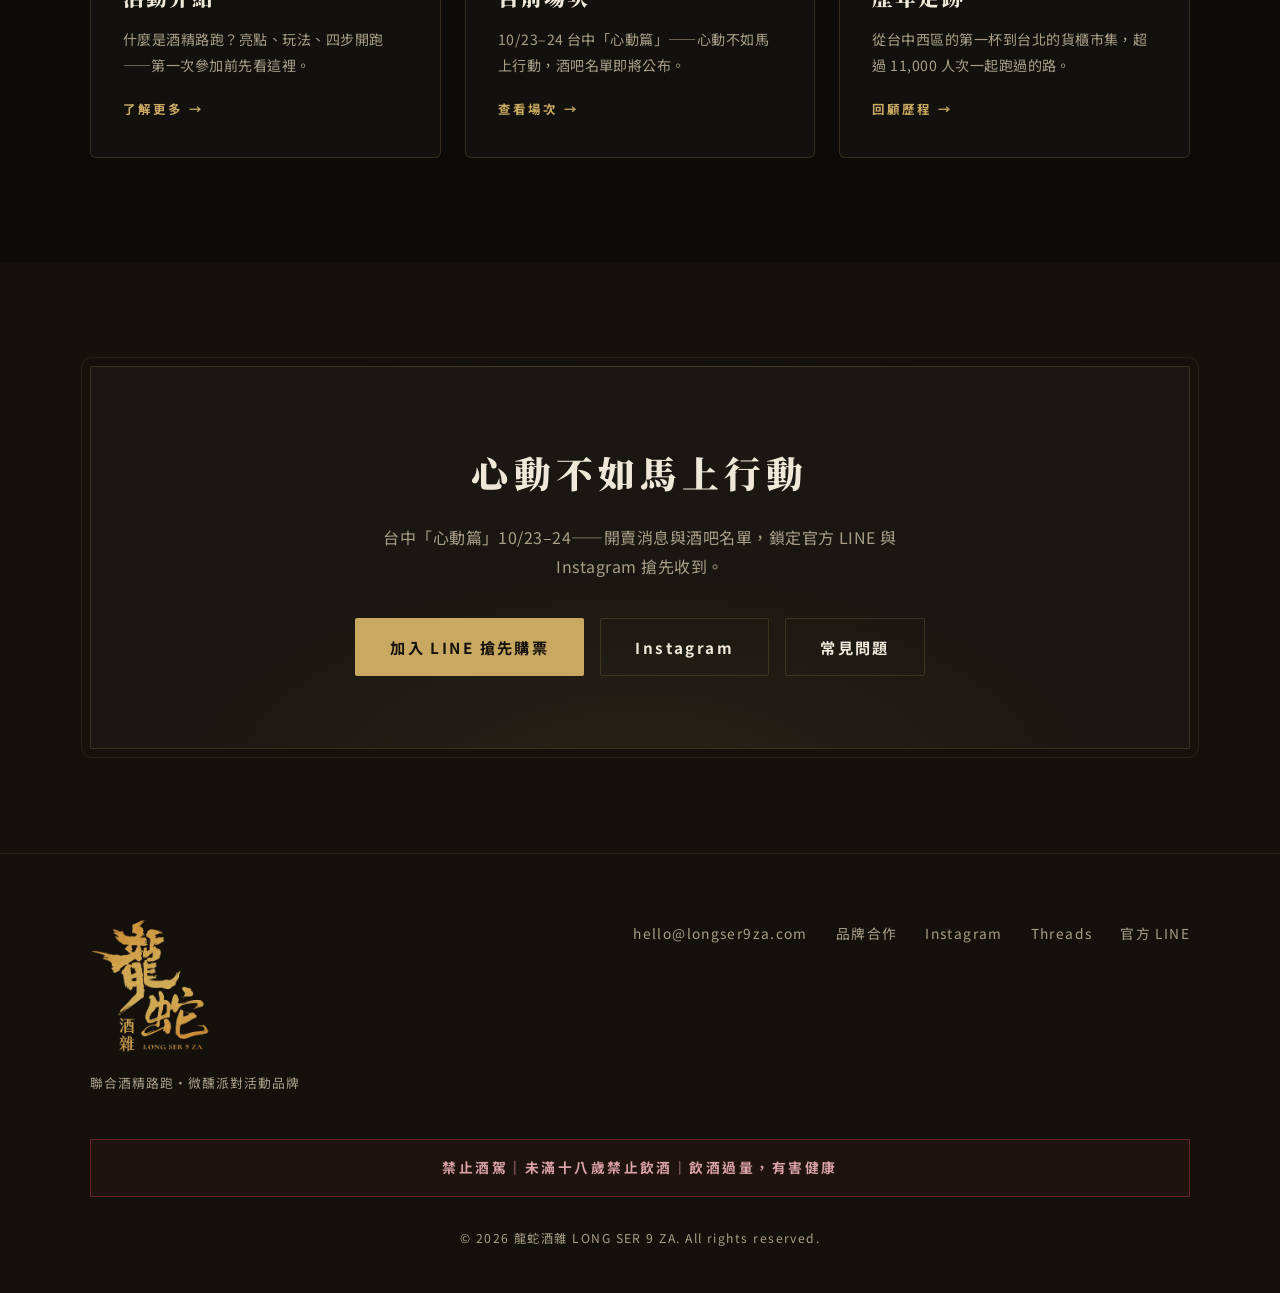
==== commit a7b07f62: "官方口徑更新：170+ 合作酒吧場次 → 180+ 合作酒吧間數（中英六頁） Co-Authored-By: Claude Fable 5 <noreply@anthropic.com>" ====
--- a/index.html
+++ b/index.html
@@ -4,7 +4,7 @@
 <meta charset="UTF-8">
 <meta name="viewport" content="width=device-width, initial-scale=1.0">
 <title>龍蛇酒雜 LONG SER 9 ZA｜聯合酒精路跑・台中心動篇 10/23–24</title>
-<meta name="description" content="龍蛇酒雜 LONG SER 9 ZA 聯合酒精路跑——2024 年從台中出發，累計超過 11,000 人次、170+ 間次酒吧一起跑過。下一站：台中「心動篇」10/23–24，心動不如馬上行動。">
+<meta name="description" content="龍蛇酒雜 LONG SER 9 ZA 聯合酒精路跑——2024 年從台中出發，累計超過 11,000 人次、180+ 間酒吧一起跑過。下一站：台中「心動篇」10/23–24，心動不如馬上行動。">
 <meta property="og:title" content="龍蛇酒雜 LONG SER 9 ZA｜聯合酒精路跑">
 <meta property="og:description" content="心動不如馬上行動——台中「心動篇」10/23–24。一張票走遍整個街區的風格酒吧。">
 <meta property="og:type" content="website">
@@ -132,7 +132,7 @@
     </div>
     <div class="stats">
       <div class="stat"><b>11,000+</b><span>累計參加人次</span></div>
-      <div class="stat"><b>170+</b><span>合作酒吧場次</span></div>
+      <div class="stat"><b>180+</b><span>合作酒吧間數</span></div>
       <div class="stat"><b>7</b><span>場酒精路跑</span></div>
       <div class="stat"><b>2</b><span>大城市開跑</span></div>
     </div>
--- a/assets/style.css
+++ b/assets/style.css
@@ -575,6 +575,9 @@
   .brand-bars .b-word{font-size:.52rem}
   .brand-tag{gap:2px}
   .brand-tag .tag-top,.brand-tag .tag-main{font-size:.6rem;letter-spacing:.16em}
+  /* hero eyebrow: compact tracking + short side rules so it stays on ONE line */
+  .hero .eyebrow{font-size:.68rem;letter-spacing:.2em;gap:10px;white-space:nowrap}
+  .hero .eyebrow::before,.hero .eyebrow::after{width:18px}
 }
 @media (max-width:360px){
   /* very small phones: drop the tagline, keep logo + 30 Bars+ */
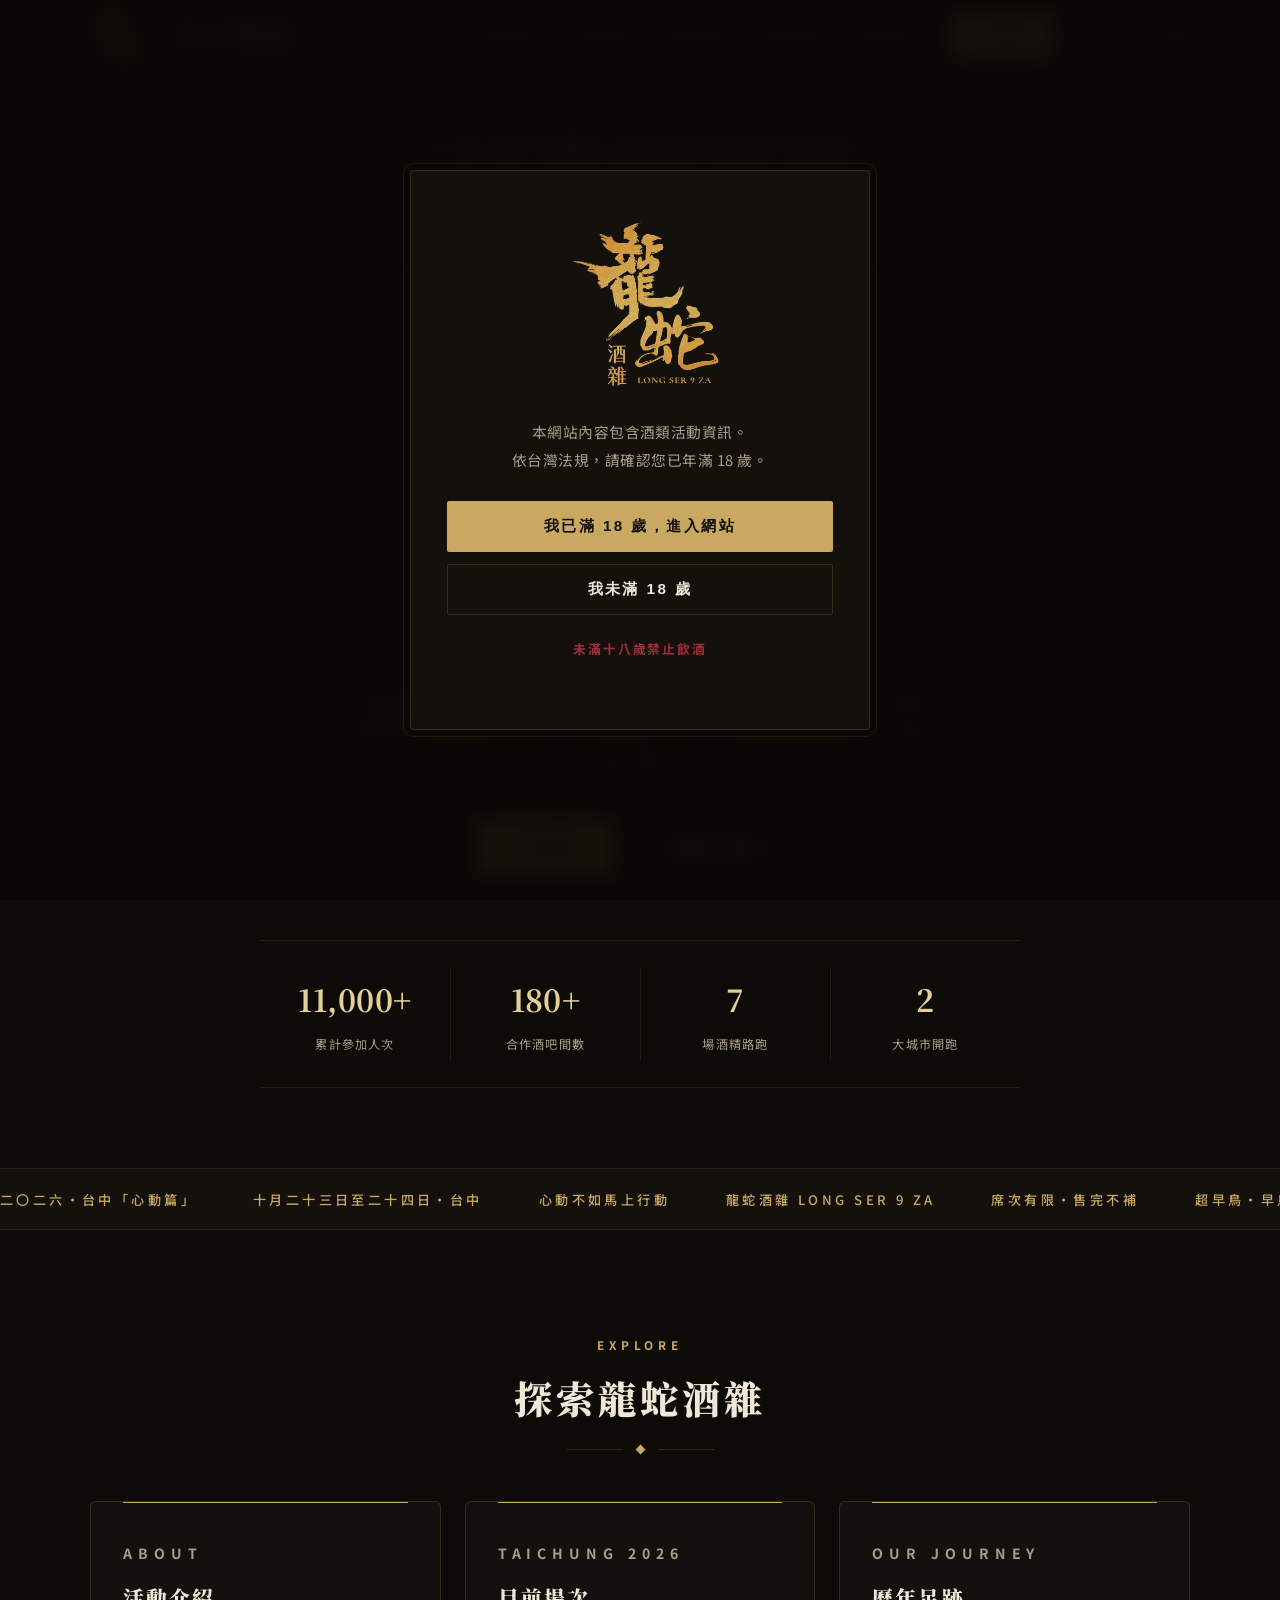
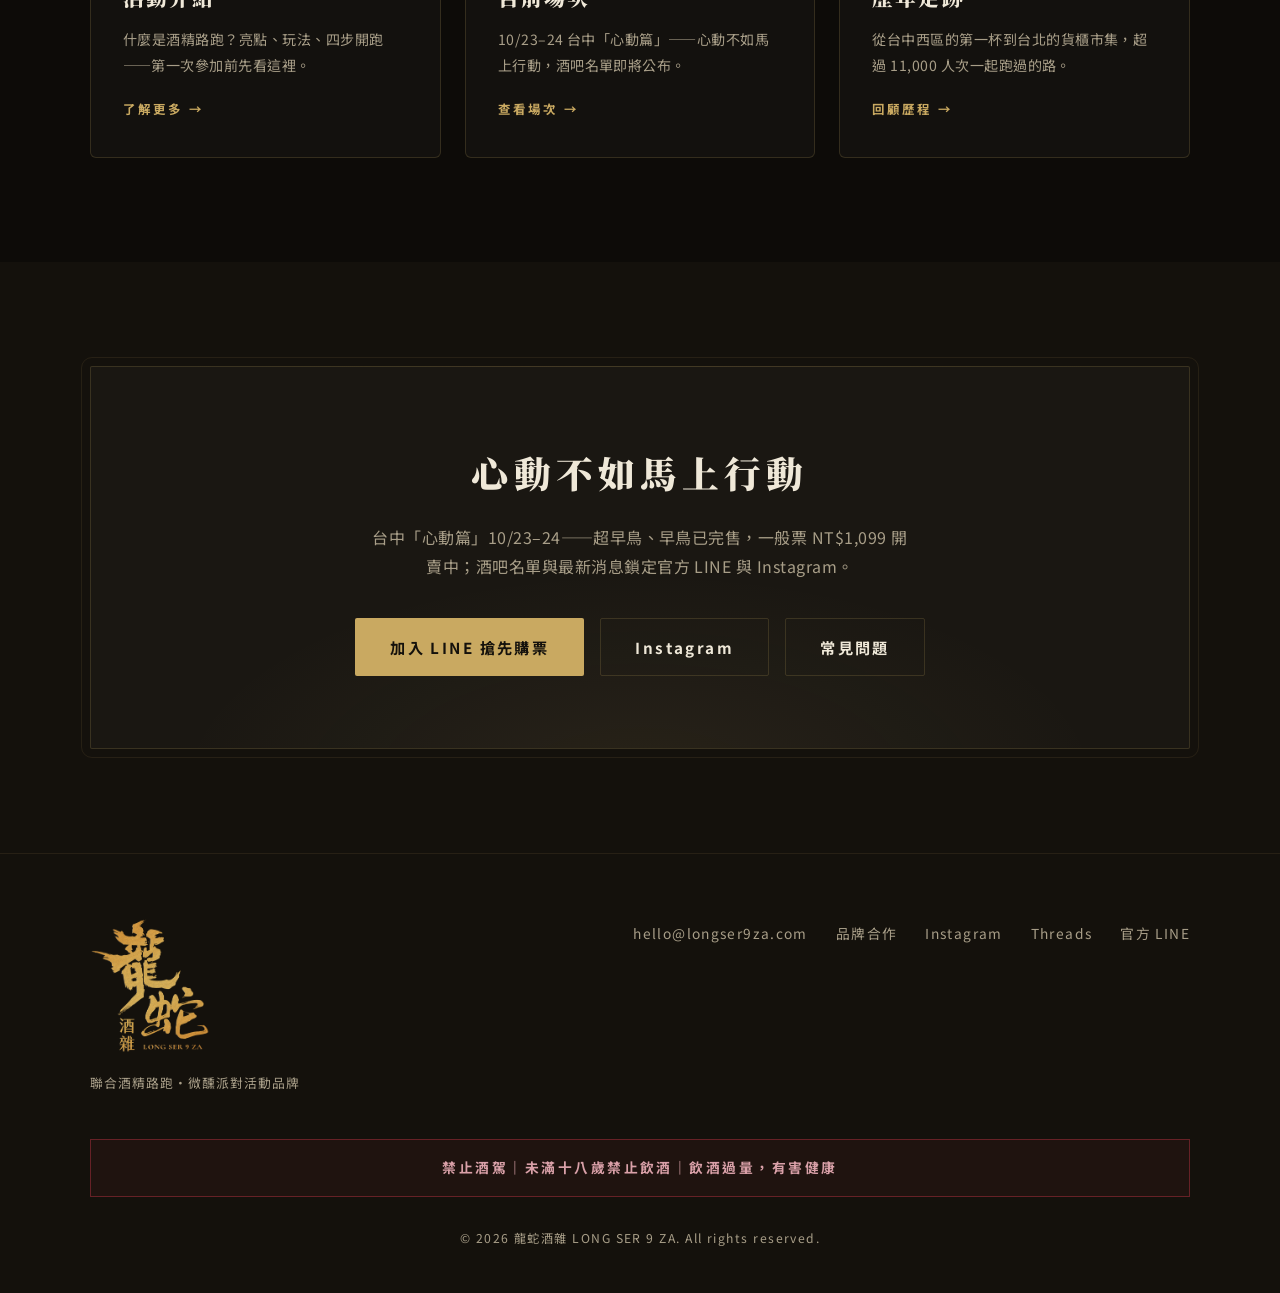
==== commit 93105a20: "首頁完售標示：hero 眉標日期後加完售、跑馬燈加一格、CTA 改一般票開賣中（中英）；首頁 Event JSON-LD 同步驗票點與票價 Co-Authored-By: Claude Fable 5" ====
--- a/index.html
+++ b/index.html
@@ -51,15 +51,16 @@
       "endDate": "2026-10-25T00:00:00+08:00",
       "eventAttendanceMode": "https://schema.org/OfflineEventAttendanceMode",
       "eventStatus": "https://schema.org/EventScheduled",
+      "doorTime": "17:00",
       "location": {
         "@type": "Place",
-        "name": "台中市（集合點即將公布）",
+        "name": "台中・精明一街商圈（Voyage Bar&Bistro 前）",
         "address": { "@type": "PostalAddress", "addressLocality": "臺中市", "addressCountry": "TW" }
       },
       "image": ["https://longser9za.com/logo.png"],
-      "description": "龍蛇酒雜聯合酒精路跑回到起點台中——主題「心動篇」，10/23–24 晚間 19:00 開跑，心動不如馬上行動。酒吧名單與集合點即將公布。僅限年滿 18 歲者參加。",
+      "description": "龍蛇酒雜聯合酒精路跑回到起點台中——主題「心動篇」，10/23–24 驗票 17:00–21:00、19:00 開跑至午夜。超早鳥與早鳥已完售，一般票 NT$1,099 起，售完不補。僅限年滿 18 歲者參加。",
       "organizer": { "@type": "Organization", "name": "龍蛇酒雜 LONG SER 9 ZA", "url": "https://longser9za.com/" },
-      "offers": { "@type": "Offer", "url": "https://lin.ee/oYGXbLJ", "availability": "https://schema.org/PreOrder", "priceCurrency": "TWD" },
+      "offers": { "@type": "AggregateOffer", "url": "https://lin.ee/oYGXbLJ", "availability": "https://schema.org/InStock", "priceCurrency": "TWD", "lowPrice": "1099", "highPrice": "3999" },
       "typicalAgeRange": "18-"
     }
   ]
@@ -111,7 +112,7 @@
   <span class="hero-char l" aria-hidden="true">龍</span>
   <span class="hero-char r" aria-hidden="true">蛇</span>
   <div class="wrap hero-inner">
-    <span class="eyebrow">下一站・台中「心動篇」・10/23–24</span>
+    <span class="eyebrow">下一站・台中「心動篇」・10/23–24・超早鳥、早鳥完售</span>
     <h1 class="sr-only">龍蛇酒雜 LONG SER 9 ZA｜聯合酒精路跑</h1>
     <span class="logo-img logo-hero" role="img" aria-label="龍蛇酒雜 LONG SER 9 ZA"></span>
     <div class="rule-orn" aria-hidden="true"><span class="diamond"></span></div>
@@ -142,8 +143,8 @@
 <!-- ===== 訊息列 ===== -->
 <div class="marquee" aria-hidden="true">
   <div class="marquee-track">
-    <span>二〇二六・台中「心動篇」</span><span>十月二十三日至二十四日・台中</span><span>心動不如馬上行動</span><span>龍蛇酒雜 LONG SER 9 ZA</span><span>席次有限・售完不補</span>
-    <span>二〇二六・台中「心動篇」</span><span>十月二十三日至二十四日・台中</span><span>心動不如馬上行動</span><span>龍蛇酒雜 LONG SER 9 ZA</span><span>席次有限・售完不補</span>
+    <span>二〇二六・台中「心動篇」</span><span>十月二十三日至二十四日・台中</span><span>心動不如馬上行動</span><span>龍蛇酒雜 LONG SER 9 ZA</span><span>席次有限・售完不補</span><span>超早鳥・早鳥完售</span>
+    <span>二〇二六・台中「心動篇」</span><span>十月二十三日至二十四日・台中</span><span>心動不如馬上行動</span><span>龍蛇酒雜 LONG SER 9 ZA</span><span>席次有限・售完不補</span><span>超早鳥・早鳥完售</span>
   </div>
 </div>
 
@@ -183,7 +184,7 @@
   <div class="wrap reveal">
     <div class="cta-box">
       <h2>心動不如馬上行動</h2>
-      <p>台中「心動篇」10/23–24——開賣消息與酒吧名單，鎖定官方 LINE 與 Instagram 搶先收到。</p>
+      <p>台中「心動篇」10/23–24——超早鳥、早鳥已完售，一般票 NT$1,099 開賣中；酒吧名單與最新消息鎖定官方 LINE 與 Instagram。</p>
       <div class="cta-actions">
         <a class="btn btn-primary" href="https://lin.ee/oYGXbLJ" target="_blank" rel="noopener">加入 LINE 搶先購票</a>
         <a class="btn btn-ghost" href="https://www.instagram.com/longser9za/" target="_blank" rel="noopener">Instagram</a>
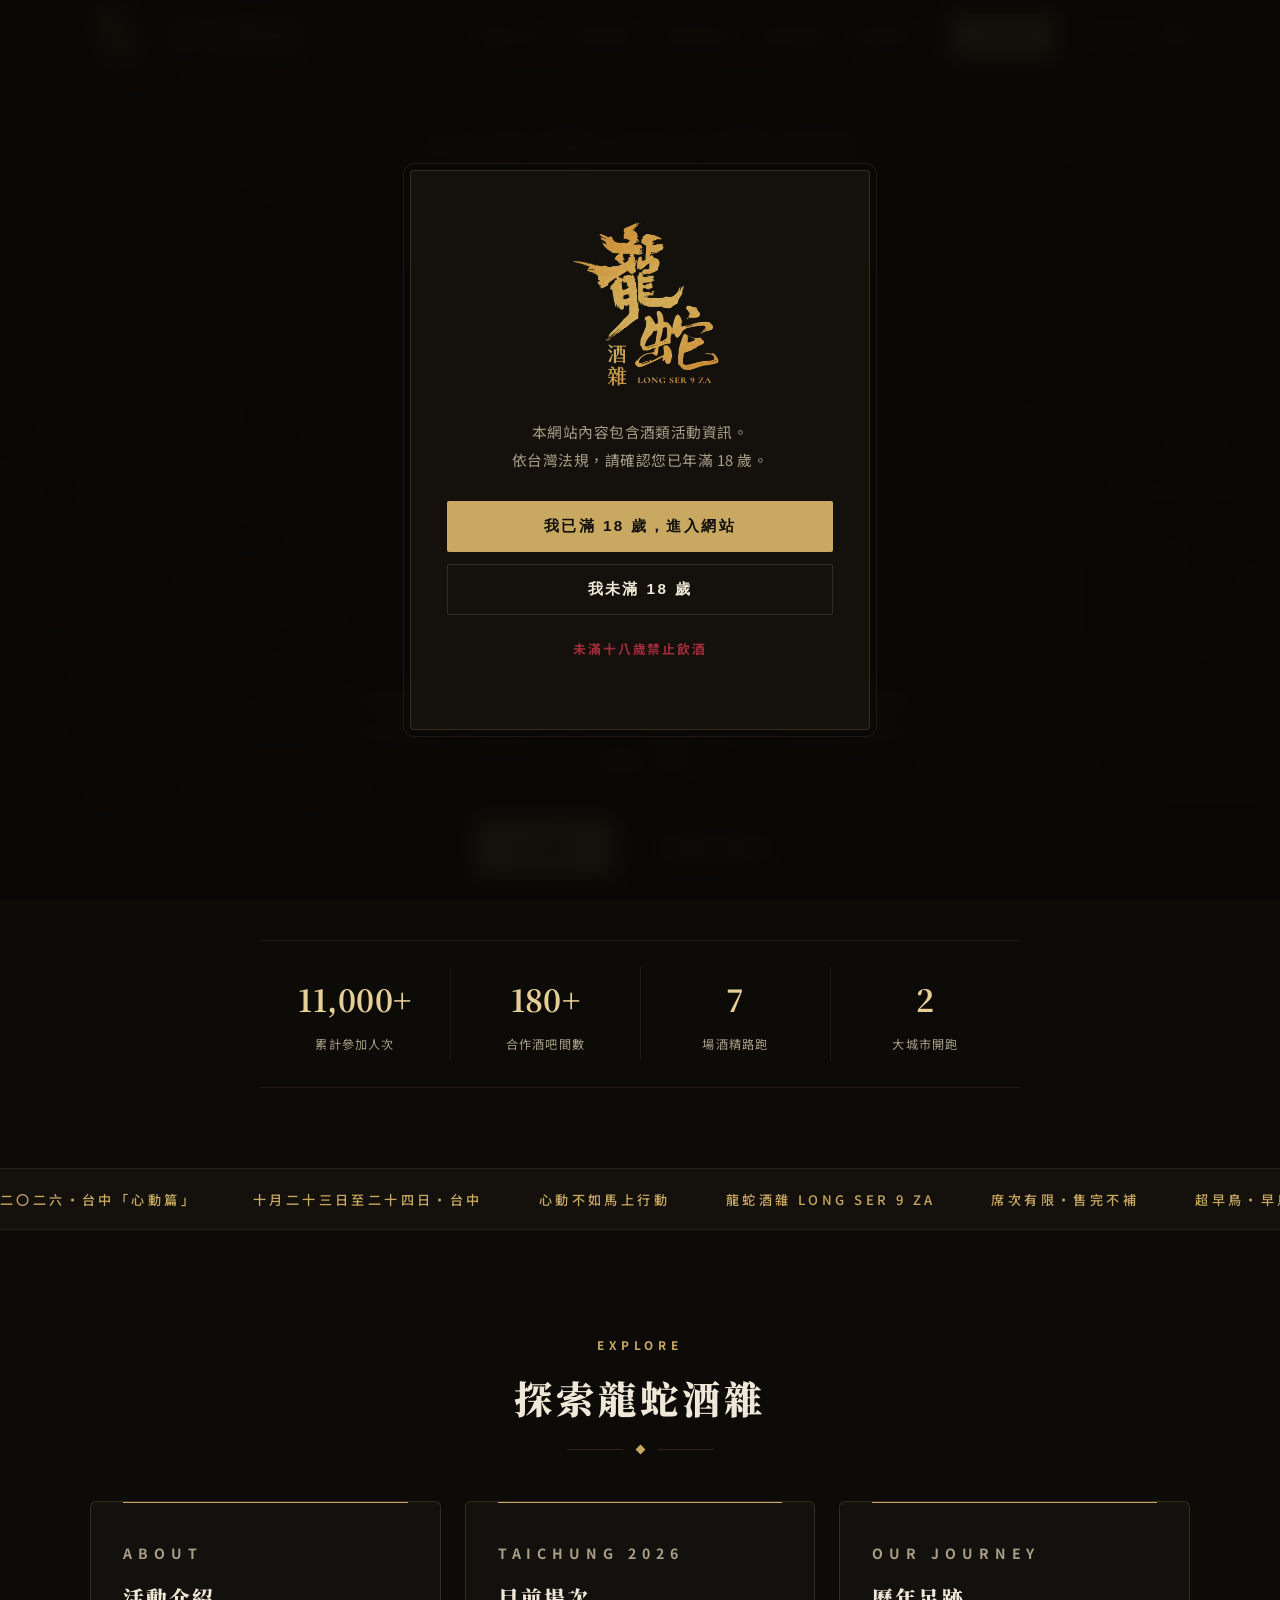
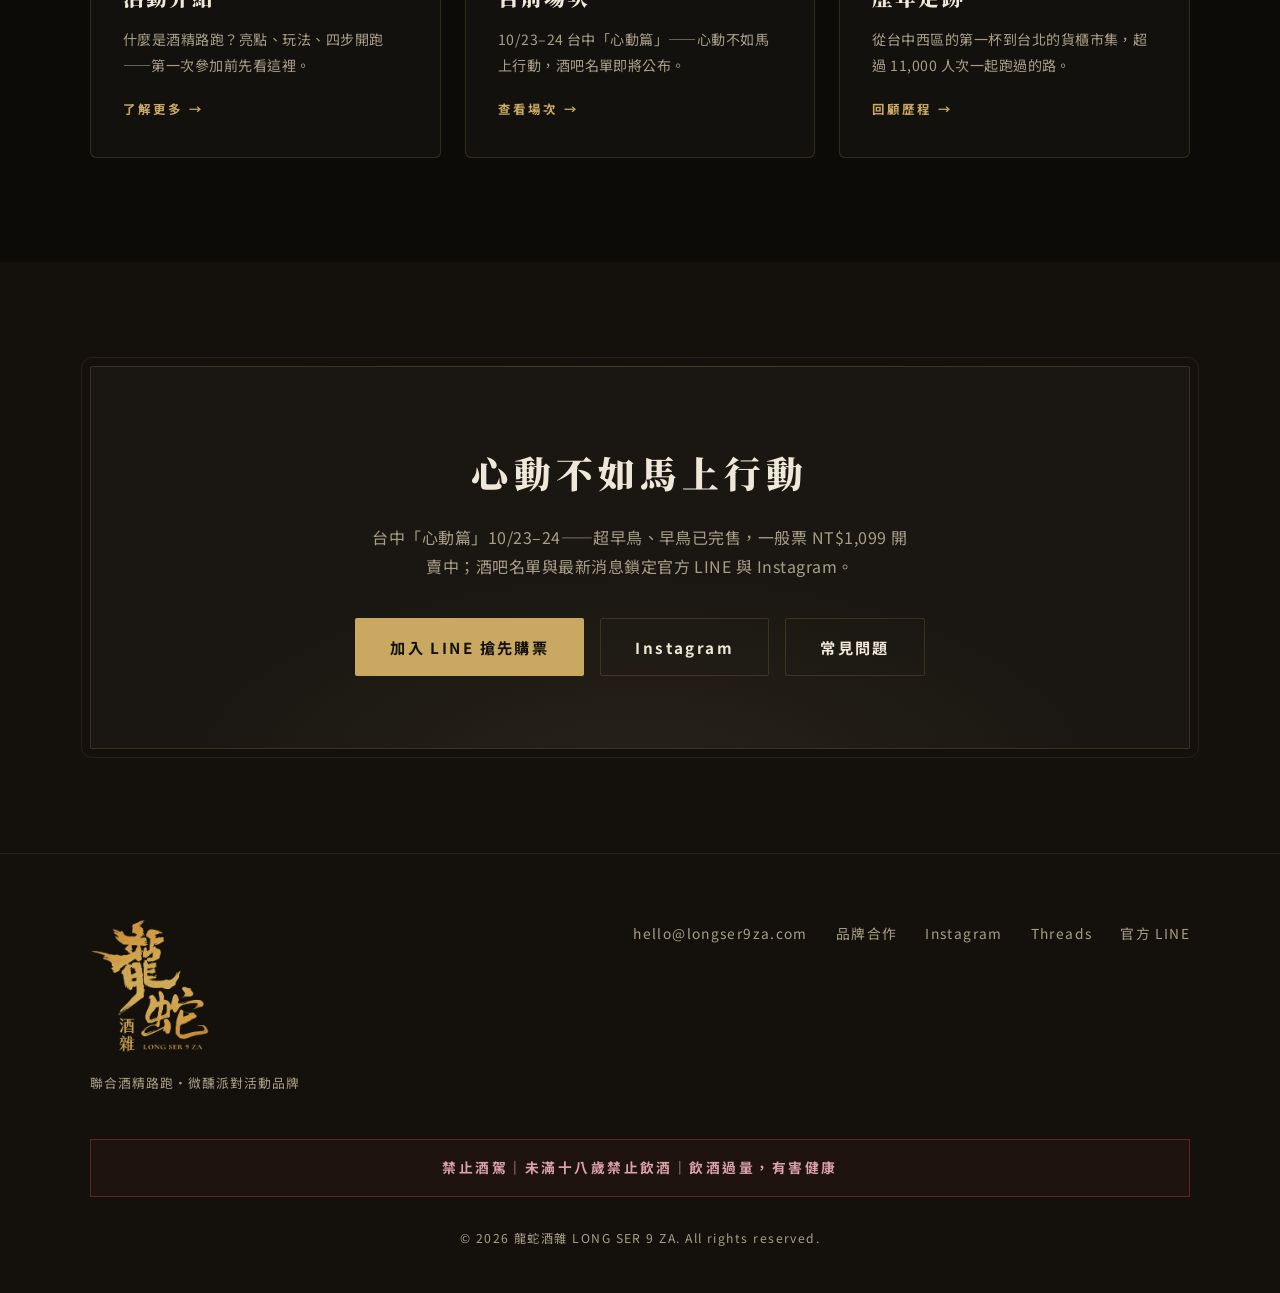
==== commit fb6f42d4: "SEO P0：標題/描述/H1 改用搜尋者語言（台中酒吧串遊、bar crawl）、場次頁新增怎麼買票與活動地圖區塊、logo 轉 WebP、EN 頁補 Event 結構化資料、年齡確認標題去 H2、" ====
--- a/index.html
+++ b/index.html
@@ -1,10 +1,18 @@
 <!DOCTYPE html>
 <html lang="zh-Hant">
 <head>
+<!-- Google tag (gtag.js) -->
+<script async src="https://www.googletagmanager.com/gtag/js?id=G-QSQNS27K21"></script>
+<script>
+  window.dataLayer = window.dataLayer || [];
+  function gtag(){dataLayer.push(arguments);}
+  gtag("js", new Date());
+  gtag("config", "G-QSQNS27K21");
+</script>
 <meta charset="UTF-8">
 <meta name="viewport" content="width=device-width, initial-scale=1.0">
-<title>龍蛇酒雜 LONG SER 9 ZA｜聯合酒精路跑・台中心動篇 10/23–24</title>
-<meta name="description" content="龍蛇酒雜 LONG SER 9 ZA 聯合酒精路跑——2024 年從台中出發，累計超過 11,000 人次、180+ 間酒吧一起跑過。下一站：台中「心動篇」10/23–24，心動不如馬上行動。">
+<title>龍蛇酒雜 LONG SER 9 ZA｜台中酒吧串遊・聯合酒精路跑 心動篇 10/23–24</title>
+<meta name="description" content="台中最大的酒吧活動——一張票一晚走遍 30 間風格酒吧的聯合酒精路跑。下一站：台中「心動篇」10/23–24，一般票熱賣中。">
 <meta property="og:title" content="龍蛇酒雜 LONG SER 9 ZA｜聯合酒精路跑">
 <meta property="og:description" content="心動不如馬上行動——台中「心動篇」10/23–24。一張票走遍整個街區的風格酒吧。">
 <meta property="og:type" content="website">
@@ -17,7 +25,7 @@
 <meta name="twitter:card" content="summary_large_image">
 <meta name="theme-color" content="#0d0b08">
 <link rel="icon" type="image/png" href="/favicon.png">
-<link rel="preload" as="image" href="/logo.png">
+<link rel="preload" as="image" href="/logo.webp">
 <link rel="canonical" href="https://longser9za.com/">
 <link rel="alternate" hreflang="zh-Hant" href="https://longser9za.com/">
 <link rel="alternate" hreflang="en" href="https://longser9za.com/en/">
@@ -57,7 +65,7 @@
         "name": "台中・精明一街商圈（Voyage Bar&Bistro 前）",
         "address": { "@type": "PostalAddress", "addressLocality": "臺中市", "addressCountry": "TW" }
       },
-      "image": ["https://longser9za.com/logo.png"],
+      "image": ["https://longser9za.com/og-image.png"],
       "description": "龍蛇酒雜聯合酒精路跑回到起點台中——主題「心動篇」，10/23–24 驗票 17:00–21:00、19:00 開跑至午夜。超早鳥與早鳥已完售，一般票 NT$1,099 起，售完不補。僅限年滿 18 歲者參加。",
       "organizer": { "@type": "Organization", "name": "龍蛇酒雜 LONG SER 9 ZA", "url": "https://longser9za.com/" },
       "offers": { "@type": "AggregateOffer", "url": "https://lin.ee/oYGXbLJ", "availability": "https://schema.org/InStock", "priceCurrency": "TWD", "lowPrice": "1099", "highPrice": "3999" },
@@ -74,7 +82,7 @@
 <div class="age-gate" id="ageGate" role="dialog" aria-modal="true" aria-labelledby="ageTitle">
   <div class="age-card">
     <span class="logo-img logo-gate" role="img" aria-label="龍蛇酒雜 LONG SER 9 ZA"></span>
-    <h2 class="sr-only" id="ageTitle">龍蛇酒雜 LONG SER 9 ZA</h2>
+    <p class="sr-only" id="ageTitle">龍蛇酒雜 LONG SER 9 ZA</p>
     <p>本網站內容包含酒類活動資訊。<br>依台灣法規，請確認您已年滿 18 歲。</p>
     <button class="btn btn-primary btn-block" id="ageYes">我已滿 18 歲，進入網站</button>
     <div style="height:12px"></div>
@@ -113,11 +121,11 @@
   <span class="hero-char r" aria-hidden="true">蛇</span>
   <div class="wrap hero-inner">
     <span class="eyebrow">下一站・台中「心動篇」・10/23–24・超早鳥、早鳥完售</span>
-    <h1 class="sr-only">龍蛇酒雜 LONG SER 9 ZA｜聯合酒精路跑</h1>
+    <h1 class="sr-only">龍蛇酒雜 LONG SER 9 ZA｜台中酒吧串遊・聯合酒精路跑</h1>
     <span class="logo-img logo-hero" role="img" aria-label="龍蛇酒雜 LONG SER 9 ZA"></span>
     <div class="rule-orn" aria-hidden="true"><span class="diamond"></span></div>
     <p class="slogan">我朋友敢，你朋友敢嗎？</p>
-    <p class="lede">不用跑步，用走的就好——一張票、一個晚上走遍整個街區的風格酒吧。台北微醺完跑、感謝超過 11,000 人次一起跑過——十月，我們回到起點台中：「心動篇」登場。</p>
+    <p class="lede">不用跑步，用走的就好——一張票、一個晚上走遍台中街區的 30 間風格酒吧。台北微醺完跑、感謝超過 11,000 人次一起跑過——十月，我們回到起點台中：「心動篇」登場。</p>
     <div class="countdown" id="countdown" hidden>
       <span class="cd-label" id="cdLabel"></span>
       <div class="cd-grid" role="timer">
@@ -215,6 +223,6 @@
   </div>
 </footer>
 
-<script src="/assets/main.js"></script>
+<script src="/assets/main.js?v=20260827"></script>
 </body>
 </html>
--- a/assets/style.css
+++ b/assets/style.css
@@ -38,7 +38,7 @@
 .logo-img{
   display:inline-block;
   aspect-ratio:570/640;
-  background:url("/logo.png") center/contain no-repeat;
+  background:url("/logo.webp") center/contain no-repeat;
 }
 .logo-nav{height:58px}
 /* translateX nudges compensate the artwork's left-heavy ink mass (optical centering) */
